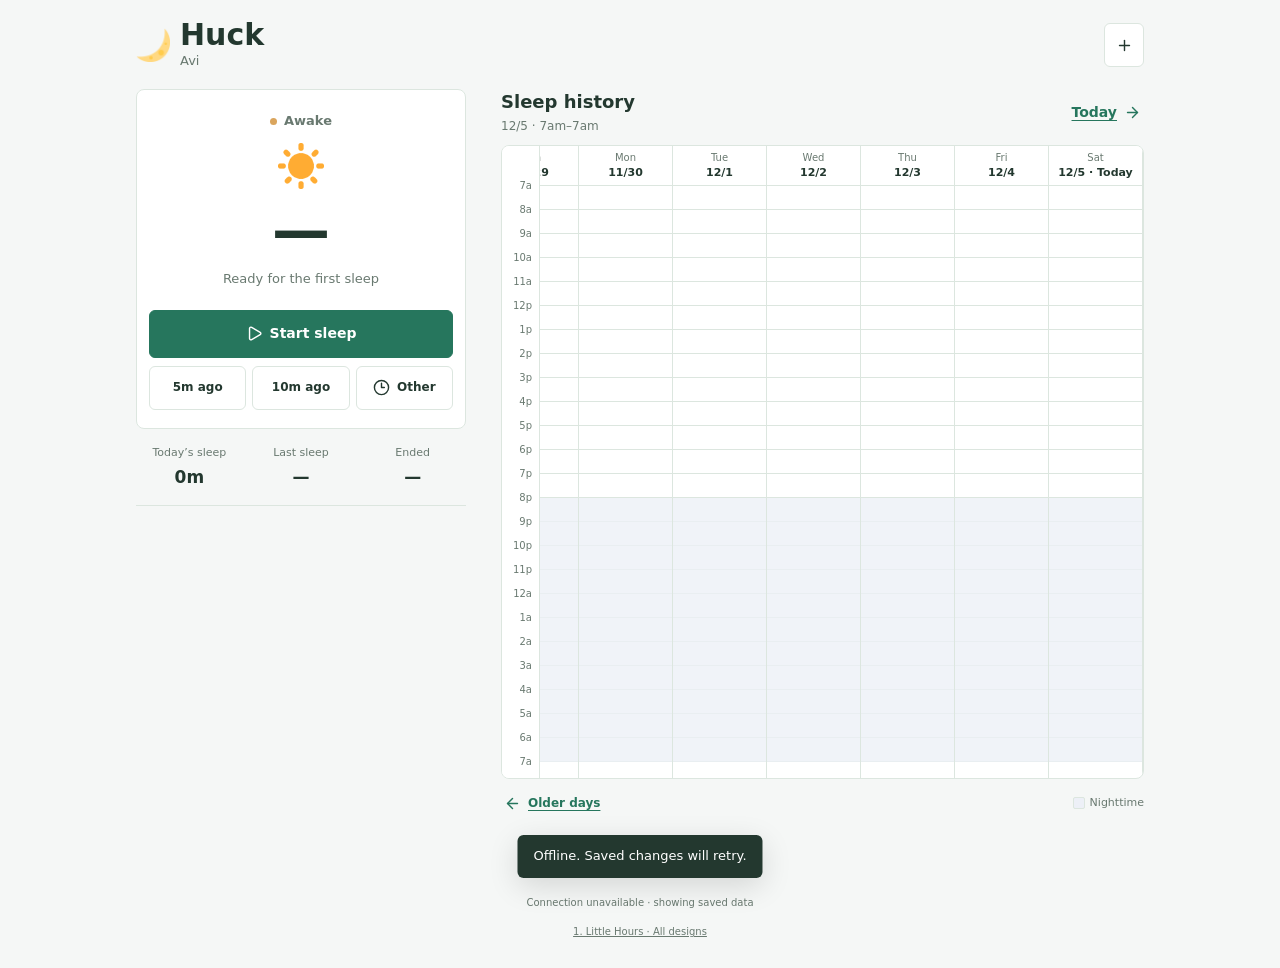
==== staging-1/index.html @ 7de3159d "Build Huck sleep tracker with ten staging designs and shared Sheets backend" ====
<!doctype html><html lang="en"><head><meta charset="utf-8"><meta name="viewport" content="width=device-width,initial-scale=1,viewport-fit=cover"><title>Huck · Little Hours</title><meta name="theme-color" content="#26765d"><meta name="apple-mobile-web-app-capable" content="yes"><link rel="icon" href="../shared/moon.png" type="image/png"><link rel="apple-touch-icon" href="../shared/moon.png"><link rel="manifest" href="manifest.webmanifest"><link rel="stylesheet" href="../shared/styles.css"></head><body data-design="1"><main><header class="topbar"><div class="identity"><img class="brand-icon" src="../shared/moon.png" alt=""><div><h1>Huck</h1><span class="child-name" id="child-name">Avi</span></div></div><button class="top-add" data-add aria-label="Add past sleep" title="Add past sleep"><i data-lucide="plus"></i></button></header><p class="sample-note" id="sample-note" hidden>Sample data · only on this browser · never sent to the Sheet</p><section class="current" aria-label="Current sleep"><div class="timer" id="timer"><div class="readout"><div class="timer-heading"><span class="status-dot"></span><span id="timer-status">Awake</span></div><img id="timer-art" class="timer-art" src="../shared/sun.png" alt=""><div id="elapsed" class="elapsed">—</div><div id="timer-detail" class="timer-detail"></div></div><div id="actions" class="actions"></div></div><div id="summary" class="summary"></div><div id="last-entry"></div></section><section class="history" aria-label="Sleep history"><header class="history-heading"><div><h2>Sleep history</h2><small id="chart-date"></small></div><button class="text-link" data-today>Today <i data-lucide="arrow-right"></i></button></header><div class="chart-shell"><div class="time-axis" id="time-axis" aria-hidden="true"></div><div class="chart-scroll" id="chart-scroll" tabindex="0" aria-label="Sleep timeline; scroll for older days"><div class="chart-days" id="chart-days"></div></div></div><div class="history-tools"><button class="text-link" data-older><i data-lucide="arrow-left"></i> Older days</button><span class="night-key">Nighttime</span></div></section><footer class="footer"><button data-settings><i data-lucide="settings"></i>Settings</button><button data-share><i data-lucide="share-2"></i>Save / Share</button></footer><p class="connection" id="connection" role="status"></p><button id="review" class="review text-link" data-review hidden>Review sync issue</button><a class="stage-link" href="../">1. Little Hours · All designs</a></main><dialog id="modal" aria-labelledby="modal-title"><header class="modal-head"><h2 id="modal-title"></h2><button class="close" data-close aria-label="Close"><i data-lucide="x"></i></button></header><div class="modal-body" id="modal-body"></div><footer class="modal-footer" id="modal-footer"></footer></dialog><div class="toast" id="toast" role="status" hidden></div><script src="../config.js"></script><script src="../shared/lucide.min.js"></script><script src="../shared/core.js"></script><script src="../shared/app.js"></script></body></html>
---- shared/styles.css ----
*{box-sizing:border-box} :root{--bg:#f5f7f6;--paper:#fff;--ink:#23382f;--muted:#697970;--line:#dce6df;--accent:#26765d;--soft:#e1f0e8;--night:#edf0f7;--sleep:#7fbda5;--radius:8px;--font:ui-sans-serif,system-ui,-apple-system,BlinkMacSystemFont,'Segoe UI',sans-serif}
body{margin:0;background:var(--bg);color:var(--ink);font-family:var(--font);font-size:14px;line-height:1.45;letter-spacing:0;padding:env(safe-area-inset-top) 0 env(safe-area-inset-bottom)}
button,input,select{font:inherit;color:inherit}button,a{-webkit-tap-highlight-color:transparent}button{cursor:pointer;min-height:44px;border:1px solid var(--line);border-radius:6px;background:var(--paper);padding:10px 14px;font-weight:650;display:inline-flex;align-items:center;justify-content:center;gap:7px;transition:background .18s,transform .18s}button:hover{background:var(--soft)}button:active{transform:scale(.97)}button:focus-visible,a:focus-visible{outline:3px solid var(--accent);outline-offset:3px}button svg{width:17px;height:17px;flex-shrink:0}[hidden]{display:none!important}a{color:var(--accent)}h1,h2,h3,h4,p{margin:0}h1{font-size:30px;line-height:1}h2{font-size:18px}small,.fine{font-size:12px;color:var(--muted)}.fine{margin-top:10px}main{max-width:720px;margin:auto;padding:20px 16px 28px}.topbar{display:flex;align-items:center;justify-content:space-between;margin-bottom:18px}.identity{display:flex;align-items:center;gap:10px}.brand-icon{width:34px;height:34px;object-fit:contain}.child-name{font-size:13px;color:var(--muted)}.top-add{width:40px;padding:8px}.sample-note{background:#fff0c9;color:#684911;font-size:12px;text-align:center;padding:7px;margin:-5px 0 12px;border-radius:4px}.timer{position:relative;text-align:center;padding:22px 12px 18px;border-radius:var(--radius);background:var(--paper);border:1px solid var(--line);overflow:hidden}.timer-heading{display:flex;align-items:center;justify-content:center;gap:7px;color:var(--muted);font-size:13px;font-weight:650}.status-dot{width:7px;height:7px;border-radius:50%;background:#daa55d}.timer[data-asleep=true] .status-dot{background:var(--accent);animation:breathe 3s infinite}.timer-art{height:46px;width:46px;object-fit:contain;margin:12px 0 0;animation:float 5s ease-in-out infinite}.elapsed{font-size:58px;font-variant-numeric:tabular-nums;line-height:1.2;font-weight:750;margin:2px 0 4px}.timer-detail{color:var(--muted);min-height:24px;font-size:13px}.text-link{display:inline-flex;min-height:32px;padding:0 3px;border:0;background:none;color:var(--accent);font-weight:600;text-decoration:underline;text-underline-offset:3px}.primary{background:var(--accent);color:#fff;border-color:var(--accent)}.primary:hover{background:var(--accent);filter:brightness(.94)}.actions{display:grid;gap:8px;margin:16px auto 0;max-width:360px}.actions>.primary{min-height:48px}.quick-row{display:flex;gap:6px;justify-content:center}.quick-row button{flex:1;font-size:12px;padding:8px 7px;background:transparent}.summary{display:flex;justify-content:space-around;gap:5px;border-bottom:1px solid var(--line);padding:16px 0}.summary>span{display:grid;text-align:center;gap:4px;flex:1}.summary strong{font-size:17px;font-variant-numeric:tabular-nums}.summary small{font-size:11px}.last-sleep{display:flex;justify-content:space-between;gap:8px;width:100%;border:0;border-bottom:1px solid var(--line);border-radius:0;text-align:left;background:transparent;font-size:12px;padding:12px 0}.last-sleep>span{display:flex;align-items:center;gap:6px;flex-wrap:wrap}.last-sleep b{font-weight:650}.last-sleep small{border:1px dashed var(--muted);padding:1px 4px}.history{margin-top:25px}.history-heading{display:flex;justify-content:space-between;align-items:center;gap:8px;margin-bottom:10px}.history-heading>div{display:grid;gap:3px}.chart-shell{display:flex;position:relative;background:var(--paper);border:1px solid var(--line);border-radius:var(--radius);overflow:hidden}.time-axis{width:38px;flex:0 0 38px;position:relative;height:632px;background:var(--paper);z-index:2;border-right:1px solid var(--line)}.time-axis>span{position:absolute;right:7px;font-size:10px;line-height:1;transform:translateY(-50%);color:var(--muted)}.chart-scroll{overflow-x:auto;overscroll-behavior-x:contain;scrollbar-width:thin;flex:1;min-width:0}.chart-days{display:flex}.day-column{width:94px;flex:0 0 94px;border-right:1px solid var(--line)}.day-column>header{height:40px;display:grid;align-content:center;text-align:center;font-size:10px;color:var(--muted);line-height:1.4;background:var(--paper);border-bottom:1px solid var(--line)}.day-column>header strong{font-size:11px;color:var(--ink)}.day-track{position:relative;height:592px;background:repeating-linear-gradient(to bottom,transparent 0,transparent 23px,var(--line) 23px,var(--line) 24px)}.night-zone{position:absolute;left:0;right:0;background:var(--night);opacity:.8;pointer-events:none}.sleep-block{position:absolute;left:8px;right:8px;width:calc(100% - 16px);min-height:0;padding:0 3px;background:var(--sleep);border:1px solid color-mix(in srgb,var(--accent) 30%,transparent);color:var(--ink);border-radius:4px;font-size:11px;font-weight:700;overflow:hidden;display:flex;flex-direction:column;gap:0;line-height:1.1}.sleep-block:hover{background:var(--soft)}.sleep-block small{font-size:8px;color:inherit}.sleep-block.auto-ended{border-style:dashed}.sleep-block.running{outline:2px solid var(--accent);outline-offset:1px}.history-tools{display:flex;justify-content:space-between;align-items:center;margin-top:8px}.history-tools button{font-size:12px}.night-key{font-size:11px;color:var(--muted);display:flex;gap:5px;align-items:center}.night-key:before{content:'';width:10px;height:10px;background:var(--night);border:1px solid var(--line);border-radius:2px}.footer{display:flex;justify-content:center;gap:22px;margin-top:25px}.footer button{border:0;background:transparent;font-size:12px;color:var(--muted);padding:8px 0}.connection{font-size:10px;text-align:center;color:var(--muted);margin-top:8px;min-height:15px}.review{display:block;margin:8px auto;font-size:12px}.stage-link{display:block;text-align:center;font-size:10px;color:var(--muted);margin-top:14px}.toast{position:fixed;bottom:22px;left:50%;transform:translateX(-50%);max-width:calc(100% - 30px);width:max-content;background:var(--ink);color:var(--paper);border-radius:6px;padding:12px 16px;z-index:20;font-size:13px;box-shadow:0 8px 30px #0002}dialog{width:min(440px,calc(100% - 28px));max-height:85dvh;padding:0;border:1px solid var(--line);border-radius:8px;background:var(--paper);color:var(--ink);box-shadow:0 18px 80px #0003;animation:enter .2s ease-out}dialog::backdrop{background:#15271f70;backdrop-filter:blur(3px)}.modal-head{position:sticky;top:0;background:var(--paper);display:flex;align-items:center;justify-content:space-between;padding:16px 18px;border-bottom:1px solid var(--line);z-index:2}.close{border:0;background:none;padding:8px;width:40px}.close svg{transition:transform .3s}.close:hover svg{transform:rotate(90deg)}.modal-body{padding:18px;display:grid;gap:16px}.modal-footer{padding:14px 18px;display:flex;gap:12px;align-items:center;position:sticky;bottom:0;background:var(--paper);border-top:1px solid var(--line)}.modal-footer .primary{flex:1}label{display:grid;gap:6px;font-size:12px;font-weight:650}input,select{width:100%;min-width:0;min-height:44px;background:var(--bg);border:1px solid var(--line);border-radius:5px;padding:10px;font-size:15px}input[type=checkbox]{appearance:none;width:40px;height:24px;min-height:24px;border-radius:20px;background:var(--line);padding:2px;cursor:pointer;position:relative}input[type=checkbox]:after{content:'';display:block;width:18px;height:18px;border-radius:50%;background:var(--paper);transition:transform .2s}input[type=checkbox]:checked{background:var(--accent)}input[type=checkbox]:checked:after{transform:translateX(15px)}.toggle{display:flex;justify-content:space-between;align-items:center}.field-grid{display:grid;grid-template-columns:1fr 1fr;gap:12px;margin-top:14px}summary{cursor:pointer;font-weight:650;min-height:40px;padding:8px 0}details{border-top:1px solid var(--line);padding-top:6px}.child-row{display:flex;justify-content:space-between;align-items:center;border-bottom:1px solid var(--line);padding:5px 0}fieldset{border:0;padding:0;margin:0}legend{font-weight:650;font-size:12px;margin-bottom:10px}.swatches{display:flex;gap:12px}.swatch{height:42px;width:42px;padding:5px;border-radius:50%}.swatch span{width:28px;height:28px;border-radius:50%;background:#26765d}.swatch[data-theme=night] span{background:#202a39}.swatch[data-theme=berry] span{background:#a34864}.swatch[data-theme=mint] span{background:#45888a}.swatch.chosen{outline:2px solid var(--accent);outline-offset:2px}.danger{color:#b33246}.callout{background:var(--soft);padding:10px;border-radius:4px;font-size:12px}.install-heading{display:flex;align-items:center;gap:12px}hr{border:0;border-top:1px solid var(--line);width:100%}.reduce-motion *{animation:none!important;transition:none!important;scroll-behavior:auto!important}
body[data-theme=night]{--bg:#151a22;--paper:#202630;--ink:#edf3f2;--muted:#a5b5b2;--line:#3b4653;--accent:#83bcb7;--soft:#334c4d;--night:#111721;--sleep:#3d6b69}body[data-theme=night] .primary{color:#12262a}body[data-theme=berry]{--bg:#fbf5f7;--paper:#fffafd;--ink:#472b3a;--muted:#8b6b7c;--line:#ecdbe3;--accent:#a34864;--soft:#f6e0e8;--night:#eee6f0;--sleep:#e8a8bb}body[data-theme=mint]{--bg:#eff7f6;--paper:#fcffff;--ink:#244543;--muted:#688680;--line:#cfe4df;--accent:#327f7b;--soft:#d7eeeb;--night:#e2e8f2;--sleep:#94ccc2}
body[data-design="2"]{--bg:#f3f1fc;--ink:#32294c;--accent:#6d5998;--soft:#eae4f6;--sleep:#c8b9e4;--night:#e5e2f0}body[data-design="2"] .timer{border:0;border-bottom:3px solid var(--accent);padding-top:14px;background:transparent}body[data-design="2"] .timer-art{width:70px;height:70px}body[data-design="2"] .elapsed{font-family:Georgia,serif;font-size:66px}body[data-design="2"] .summary{background:var(--paper);border:0;margin-top:12px;padding:12px;border-radius:8px}body[data-design="2"] h1{font-family:Georgia,serif}
body[data-design="3"]{--bg:#fff;--ink:#151a1a;--accent:#232f31;--soft:#eef1ef;--sleep:#a9c3b9;--night:#f0f1f4}body[data-design="3"] main{max-width:800px}body[data-design="3"] .timer{text-align:left;border:0;border-top:2px solid var(--ink);border-bottom:2px solid var(--ink);border-radius:0;padding-left:0;padding-right:0}body[data-design="3"] .timer-heading{justify-content:flex-start}body[data-design="3"] .timer-art{position:absolute;right:10px;top:4px;width:60px;height:60px}body[data-design="3"] .elapsed{font-size:64px;font-weight:400}body[data-design="3"] .actions{max-width:none}body[data-design="3"] .summary{border-bottom:2px solid var(--ink)}body[data-design="3"] h1{font-weight:450}
body[data-design="4"]{--bg:#f3f7fb;--paper:#fff;--ink:#1e354b;--accent:#367d9b;--soft:#dfeef3;--sleep:#91c4d5;--night:#e2e8f1}body[data-design="4"] .timer{border:0;background:var(--soft);padding-top:18px}body[data-design="4"] .timer-art{width:62px;height:62px}body[data-design="4"] .elapsed{font-size:62px}body[data-design="4"] .summary{border:0;gap:8px}body[data-design="4"] .summary>span{padding:12px 4px;background:var(--paper);border-radius:8px}body[data-design="4"] .sleep-block{border-radius:0;border-left:4px solid var(--accent)}
body[data-design="5"]{--bg:#fcf9ef;--ink:#303c34;--accent:#58744c;--soft:#ecf1dc;--sleep:#b3c886;--night:#e5e9ed;--font:Georgia,serif}body[data-design="5"] main{background-image:repeating-linear-gradient(transparent 0,transparent 27px,#58744c0b 27px,#58744c0b 28px)}body[data-design="5"] .timer{border:1px dashed var(--accent);box-shadow:4px 4px 0 var(--soft)}body[data-design="5"] .elapsed{font-size:60px;font-style:italic}body[data-design="5"] .primary{border-radius:0}body[data-design="5"] .summary strong{font-family:var(--font);font-size:21px}
body[data-design="6"]{--bg:#fff4ef;--ink:#492d37;--accent:#b44867;--soft:#f8dce3;--sleep:#e9a1b5;--night:#eee2e9}body[data-design="6"] .timer{border:2px solid var(--ink);box-shadow:5px 5px 0 var(--soft)}body[data-design="6"] .timer-art{position:absolute;right:15px;top:9px;transform:rotate(12deg)}body[data-design="6"] .elapsed{font-size:65px;font-weight:900}body[data-design="6"] .primary{border:2px solid var(--ink);box-shadow:2px 2px 0 var(--ink)}body[data-design="6"] .chart-shell{border:2px solid var(--ink)}body[data-design="6"] .topbar h1{font-size:38px}
body[data-design="7"]{--bg:#111b22;--paper:#1b2b33;--ink:#e3f0e9;--muted:#9cb6b1;--line:#344b53;--accent:#8cc8a5;--soft:#2a4542;--sleep:#466e60;--night:#111b25;--font:ui-monospace,SFMono-Regular,monospace}body[data-design="7"] .primary{color:#142b25}body[data-design="7"] .timer{border:0;border-left:3px solid var(--accent);border-radius:0;text-align:left;padding-left:16px}body[data-design="7"] .timer-heading{justify-content:flex-start}body[data-design="7"] .timer-art{position:absolute;right:14px;top:8px;width:40px;height:40px}body[data-design="7"] .elapsed{font-size:53px;font-weight:450}body[data-design="7"] .summary{border-top:1px solid var(--line);margin-top:12px}body[data-design="7"] .actions{max-width:none}body[data-design="7"] h1{text-transform:lowercase}
body[data-design="8"]{--bg:#f9f3fa;--ink:#472e51;--accent:#84548a;--soft:#efdef2;--sleep:#cea4d0;--night:#e5e2f1}body[data-design="8"] .timer{border:0;background:transparent}body[data-design="8"] .readout{border:9px solid var(--soft);border-top-color:var(--accent);border-radius:50%;width:210px;height:210px;margin:0 auto 15px;display:flex;flex-direction:column;justify-content:center;align-items:center}body[data-design="8"] .timer-art{width:38px;height:38px;margin:0}body[data-design="8"] .elapsed{font-size:43px}body[data-design="8"] .timer-heading{font-size:12px}body[data-design="8"] .timer-detail{font-size:12px}body[data-design="8"] .summary{border-top:1px solid var(--line)}
body[data-design="9"]{--bg:#f5f5f1;--ink:#2d3434;--accent:#486f72;--soft:#dfe9e8;--sleep:#9dbbbd;--night:#e4e5ed}body[data-design="9"] .timer{border-radius:0;display:grid;grid-template-columns:1fr 1fr;text-align:left;gap:12px;padding:18px 12px}.timer .readout{min-width:0}body[data-design="9"] .timer-heading{justify-content:flex-start}body[data-design="9"] .elapsed{font-size:42px}body[data-design="9"] .timer-art{width:32px;height:32px}body[data-design="9"] .actions{margin:0;align-content:center;width:100%}body[data-design="9"] .quick-row{flex-wrap:wrap}body[data-design="9"] .quick-row button{flex:1 0 45%}body[data-design="9"] .summary{padding:12px 0}body[data-design="9"] .history{margin-top:16px}body[data-design="9"] .last-sleep{font-size:11px}
body[data-design="10"]{--bg:#f7f9fb;--ink:#283b47;--accent:#596cc1;--soft:#e8ebfa;--sleep:#aebbea;--night:#e1e6f1}body[data-design="10"] .timer{border:0;border-radius:0;display:flex;flex-direction:column;background:transparent;padding:12px 0}body[data-design="10"] .readout{border-left:4px solid var(--accent);padding:0 18px;text-align:left;width:100%;position:relative}body[data-design="10"] .timer-heading{justify-content:flex-start}body[data-design="10"] .timer-art{position:absolute;right:8px;top:5px;width:60px;height:60px}body[data-design="10"] .elapsed{font-size:58px}body[data-design="10"] .actions{width:100%;max-width:none}body[data-design="10"] .summary{border:0;background:var(--paper);padding:15px 8px;margin-top:8px;border-radius:8px}body[data-design="10"] .history-heading{border-top:2px solid var(--accent);padding-top:15px}
body[data-theme=night]{--bg:#151a22;--paper:#202630;--ink:#edf3f2;--muted:#a5b5b2;--line:#3b4653;--accent:#83bcb7;--soft:#334c4d;--night:#111721;--sleep:#3d6b69}body[data-theme=berry]{--bg:#fbf5f7;--paper:#fffafd;--ink:#472b3a;--muted:#8b6b7c;--line:#ecdbe3;--accent:#a34864;--soft:#f6e0e8;--night:#eee6f0;--sleep:#e8a8bb}body[data-theme=mint]{--bg:#eff7f6;--paper:#fcffff;--ink:#244543;--muted:#688680;--line:#cfe4df;--accent:#327f7b;--soft:#d7eeeb;--night:#e2e8f2;--sleep:#94ccc2}
body[data-theme=berry] .primary,body[data-theme=mint] .primary{color:#fff}
@keyframes breathe{50%{opacity:.4}}@keyframes float{50%{transform:translateY(-4px) rotate(5deg)}}@keyframes enter{from{opacity:0;transform:translateY(10px) scale(.98)}to{opacity:1;transform:none}}@media(prefers-reduced-motion:reduce){*{animation:none!important;transition:none!important}}@media(min-width:850px){main{max-width:1040px;display:grid;grid-template-columns:330px minmax(0,1fr);gap:0 35px;align-items:start}.topbar,.sample-note{grid-column:1/-1}.current{position:sticky;top:20px}.history{margin-top:0}.footer,.connection,.stage-link,.review{grid-column:1/-1}.elapsed{font-size:58px}}@media(max-width:350px){main{padding:14px 10px}.elapsed{font-size:50px}.quick-row button{font-size:11px;padding:8px 5px}body[data-design="9"] .timer{grid-template-columns:1fr;text-align:center}body[data-design="9"] .timer-heading{justify-content:center}body[data-design="9"] .actions{max-width:100%}}
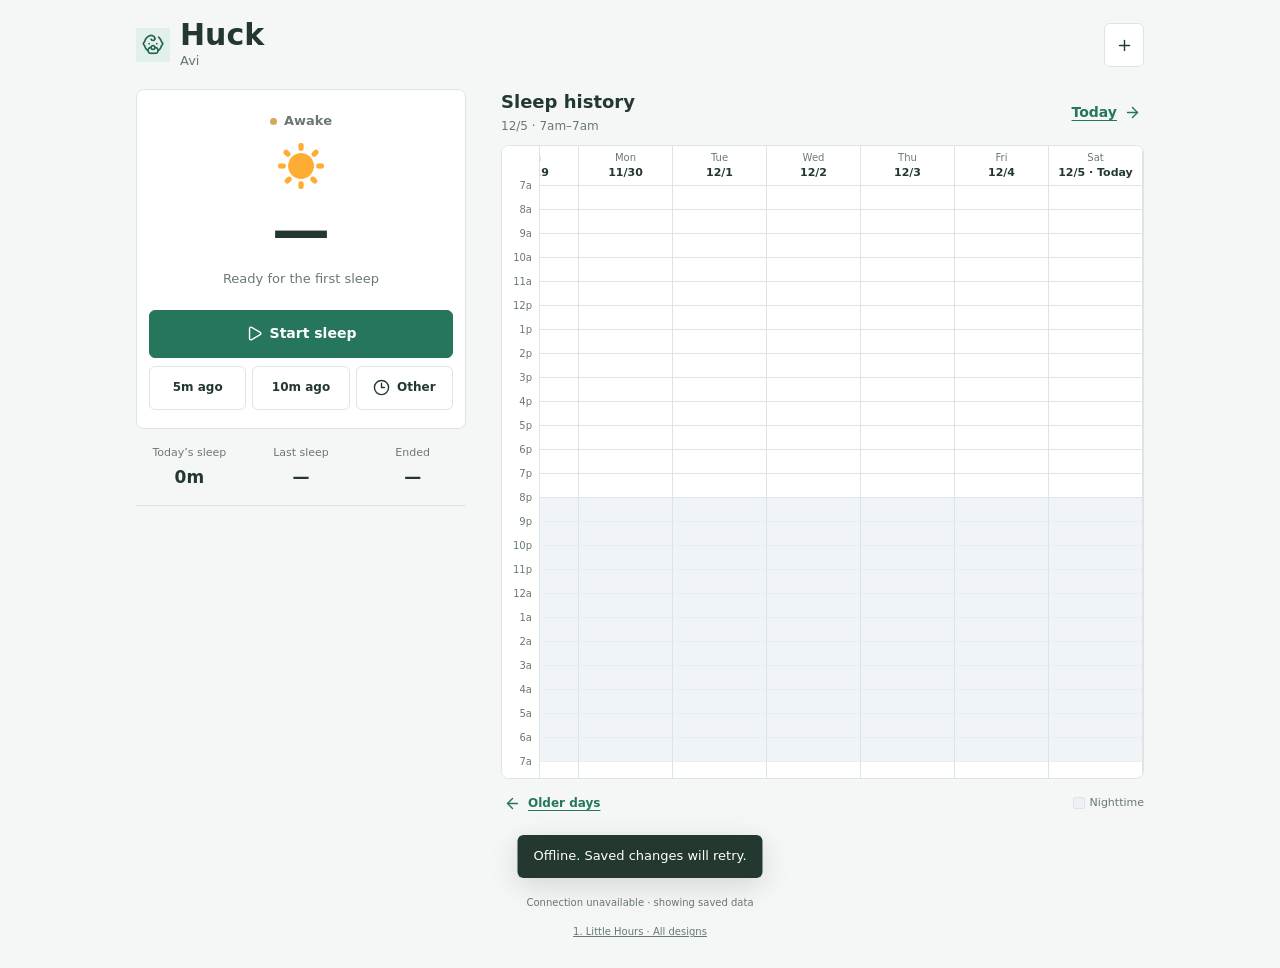
==== commit b676417a: "Add pacifier app icons and simplify phone sleep-time editing" ====
--- a/staging-1/index.html
+++ b/staging-1/index.html
@@ -1 +1 @@
-<!doctype html><html lang="en"><head><meta charset="utf-8"><meta name="viewport" content="width=device-width,initial-scale=1,viewport-fit=cover"><title>Huck · Little Hours</title><meta name="theme-color" content="#26765d"><meta name="apple-mobile-web-app-capable" content="yes"><link rel="icon" href="../shared/moon.png" type="image/png"><link rel="apple-touch-icon" href="../shared/moon.png"><link rel="manifest" href="manifest.webmanifest"><link rel="stylesheet" href="../shared/styles.css"></head><body data-design="1"><main><header class="topbar"><div class="identity"><img class="brand-icon" src="../shared/moon.png" alt=""><div><h1>Huck</h1><span class="child-name" id="child-name">Avi</span></div></div><button class="top-add" data-add aria-label="Add past sleep" title="Add past sleep"><i data-lucide="plus"></i></button></header><p class="sample-note" id="sample-note" hidden>Sample data · only on this browser · never sent to the Sheet</p><section class="current" aria-label="Current sleep"><div class="timer" id="timer"><div class="readout"><div class="timer-heading"><span class="status-dot"></span><span id="timer-status">Awake</span></div><img id="timer-art" class="timer-art" src="../shared/sun.png" alt=""><div id="elapsed" class="elapsed">—</div><div id="timer-detail" class="timer-detail"></div></div><div id="actions" class="actions"></div></div><div id="summary" class="summary"></div><div id="last-entry"></div></section><section class="history" aria-label="Sleep history"><header class="history-heading"><div><h2>Sleep history</h2><small id="chart-date"></small></div><button class="text-link" data-today>Today <i data-lucide="arrow-right"></i></button></header><div class="chart-shell"><div class="time-axis" id="time-axis" aria-hidden="true"></div><div class="chart-scroll" id="chart-scroll" tabindex="0" aria-label="Sleep timeline; scroll for older days"><div class="chart-days" id="chart-days"></div></div></div><div class="history-tools"><button class="text-link" data-older><i data-lucide="arrow-left"></i> Older days</button><span class="night-key">Nighttime</span></div></section><footer class="footer"><button data-settings><i data-lucide="settings"></i>Settings</button><button data-share><i data-lucide="share-2"></i>Save / Share</button></footer><p class="connection" id="connection" role="status"></p><button id="review" class="review text-link" data-review hidden>Review sync issue</button><a class="stage-link" href="../">1. Little Hours · All designs</a></main><dialog id="modal" aria-labelledby="modal-title"><header class="modal-head"><h2 id="modal-title"></h2><button class="close" data-close aria-label="Close"><i data-lucide="x"></i></button></header><div class="modal-body" id="modal-body"></div><footer class="modal-footer" id="modal-footer"></footer></dialog><div class="toast" id="toast" role="status" hidden></div><script src="../config.js"></script><script src="../shared/lucide.min.js"></script><script src="../shared/core.js"></script><script src="../shared/app.js"></script></body></html>+<!doctype html><html lang="en"><head><meta charset="utf-8"><meta name="viewport" content="width=device-width,initial-scale=1,viewport-fit=cover"><title>Huck · Little Hours</title><meta name="theme-color" content="#26765d"><meta name="apple-mobile-web-app-capable" content="yes"><link rel="icon" href="../shared/favicon.png?v=20261030-pacifier" type="image/png"><link rel="apple-touch-icon" href="../shared/apple-touch-icon.png?v=20261030-pacifier"><link rel="manifest" href="manifest.webmanifest?v=20261030-pacifier"><link rel="stylesheet" href="../shared/styles.css?v=20261030-time-editor"></head><body data-design="1"><main><header class="topbar"><div class="identity"><img class="brand-icon" src="../shared/app-icon.png?v=20261030-pacifier" alt=""><div><h1>Huck</h1><span class="child-name" id="child-name">Avi</span></div></div><button class="top-add" data-add aria-label="Add past sleep" title="Add past sleep"><i data-lucide="plus"></i></button></header><p class="sample-note" id="sample-note" hidden>Sample data · only on this browser · never sent to the Sheet</p><section class="current" aria-label="Current sleep"><div class="timer" id="timer"><div class="readout"><div class="timer-heading"><span class="status-dot"></span><span id="timer-status">Awake</span></div><img id="timer-art" class="timer-art" src="../shared/sun.png" alt=""><div id="elapsed" class="elapsed">—</div><div id="timer-detail" class="timer-detail"></div></div><div id="actions" class="actions"></div></div><div id="summary" class="summary"></div><div id="last-entry"></div></section><section class="history" aria-label="Sleep history"><header class="history-heading"><div><h2>Sleep history</h2><small id="chart-date"></small></div><button class="text-link" data-today>Today <i data-lucide="arrow-right"></i></button></header><div class="chart-shell"><div class="time-axis" id="time-axis" aria-hidden="true"></div><div class="chart-scroll" id="chart-scroll" tabindex="0" aria-label="Sleep timeline; scroll for older days"><div class="chart-days" id="chart-days"></div></div></div><div class="history-tools"><button class="text-link" data-older><i data-lucide="arrow-left"></i> Older days</button><span class="night-key">Nighttime</span></div></section><footer class="footer"><button data-settings><i data-lucide="settings"></i>Settings</button><button data-share><i data-lucide="share-2"></i>Save / Share</button></footer><p class="connection" id="connection" role="status"></p><button id="review" class="review text-link" data-review hidden>Review sync issue</button><a class="stage-link" href="../">1. Little Hours · All designs</a></main><dialog id="modal" aria-labelledby="modal-title"><header class="modal-head"><h2 id="modal-title"></h2><button class="close" data-close aria-label="Close"><i data-lucide="x"></i></button></header><div class="modal-body" id="modal-body"></div><footer class="modal-footer" id="modal-footer"></footer></dialog><div class="toast" id="toast" role="status" hidden></div><script src="../config.js"></script><script src="../shared/lucide.min.js"></script><script src="../shared/core.js"></script><script src="../shared/app.js?v=20261030-time-editor"></script></body></html>
--- a/shared/styles.css
+++ b/shared/styles.css
@@ -12,5 +12,18 @@
 body[data-design="9"]{--bg:#f5f5f1;--ink:#2d3434;--accent:#486f72;--soft:#dfe9e8;--sleep:#9dbbbd;--night:#e4e5ed}body[data-design="9"] .timer{border-radius:0;display:grid;grid-template-columns:1fr 1fr;text-align:left;gap:12px;padding:18px 12px}.timer .readout{min-width:0}body[data-design="9"] .timer-heading{justify-content:flex-start}body[data-design="9"] .elapsed{font-size:42px}body[data-design="9"] .timer-art{width:32px;height:32px}body[data-design="9"] .actions{margin:0;align-content:center;width:100%}body[data-design="9"] .quick-row{flex-wrap:wrap}body[data-design="9"] .quick-row button{flex:1 0 45%}body[data-design="9"] .summary{padding:12px 0}body[data-design="9"] .history{margin-top:16px}body[data-design="9"] .last-sleep{font-size:11px}
 body[data-design="10"]{--bg:#f7f9fb;--ink:#283b47;--accent:#596cc1;--soft:#e8ebfa;--sleep:#aebbea;--night:#e1e6f1}body[data-design="10"] .timer{border:0;border-radius:0;display:flex;flex-direction:column;background:transparent;padding:12px 0}body[data-design="10"] .readout{border-left:4px solid var(--accent);padding:0 18px;text-align:left;width:100%;position:relative}body[data-design="10"] .timer-heading{justify-content:flex-start}body[data-design="10"] .timer-art{position:absolute;right:8px;top:5px;width:60px;height:60px}body[data-design="10"] .elapsed{font-size:58px}body[data-design="10"] .actions{width:100%;max-width:none}body[data-design="10"] .summary{border:0;background:var(--paper);padding:15px 8px;margin-top:8px;border-radius:8px}body[data-design="10"] .history-heading{border-top:2px solid var(--accent);padding-top:15px}
 body[data-theme=night]{--bg:#151a22;--paper:#202630;--ink:#edf3f2;--muted:#a5b5b2;--line:#3b4653;--accent:#83bcb7;--soft:#334c4d;--night:#111721;--sleep:#3d6b69}body[data-theme=berry]{--bg:#fbf5f7;--paper:#fffafd;--ink:#472b3a;--muted:#8b6b7c;--line:#ecdbe3;--accent:#a34864;--soft:#f6e0e8;--night:#eee6f0;--sleep:#e8a8bb}body[data-theme=mint]{--bg:#eff7f6;--paper:#fcffff;--ink:#244543;--muted:#688680;--line:#cfe4df;--accent:#327f7b;--soft:#d7eeeb;--night:#e2e8f2;--sleep:#94ccc2}
+.sr-only{position:absolute;width:1px;height:1px;padding:0;margin:-1px;overflow:hidden;clip:rect(0,0,0,0);white-space:nowrap;border:0}
+.time-field{padding:0 0 17px;border-bottom:1px solid var(--line)}
+.time-field legend{font-size:13px;color:var(--muted);margin-bottom:10px}
+.time-inputs{display:grid;grid-template-columns:minmax(0,1fr) minmax(0,1fr);gap:10px}
+.time-inputs input,.time-inputs select,.custom-date input{font-size:16px;min-height:50px;max-width:100%;cursor:pointer}
+.time-shortcuts{display:grid;grid-template-columns:repeat(4,minmax(0,1fr));gap:5px;margin-top:10px}
+.time-shortcuts button{min-width:0;min-height:44px;font-size:12px;padding:7px 2px;gap:2px;background:transparent;font-weight:600}
+.time-shortcuts svg{width:13px;height:13px}
+.custom-date{margin-top:10px}
+body[data-theme=night] input,body[data-theme=night] select,body[data-design="7"][data-theme=original] input,body[data-design="7"][data-theme=original] select{color-scheme:dark}
+.time-preview{font-size:14px;font-weight:650;text-align:center;color:var(--accent);min-height:21px}
+.time-preview.time-invalid{color:#ba3c51}
+button:disabled{opacity:.45;cursor:not-allowed;transform:none}
 body[data-theme=berry] .primary,body[data-theme=mint] .primary{color:#fff}
 @keyframes breathe{50%{opacity:.4}}@keyframes float{50%{transform:translateY(-4px) rotate(5deg)}}@keyframes enter{from{opacity:0;transform:translateY(10px) scale(.98)}to{opacity:1;transform:none}}@media(prefers-reduced-motion:reduce){*{animation:none!important;transition:none!important}}@media(min-width:850px){main{max-width:1040px;display:grid;grid-template-columns:330px minmax(0,1fr);gap:0 35px;align-items:start}.topbar,.sample-note{grid-column:1/-1}.current{position:sticky;top:20px}.history{margin-top:0}.footer,.connection,.stage-link,.review{grid-column:1/-1}.elapsed{font-size:58px}}@media(max-width:350px){main{padding:14px 10px}.elapsed{font-size:50px}.quick-row button{font-size:11px;padding:8px 5px}body[data-design="9"] .timer{grid-template-columns:1fr;text-align:center}body[data-design="9"] .timer-heading{justify-content:center}body[data-design="9"] .actions{max-width:100%}}
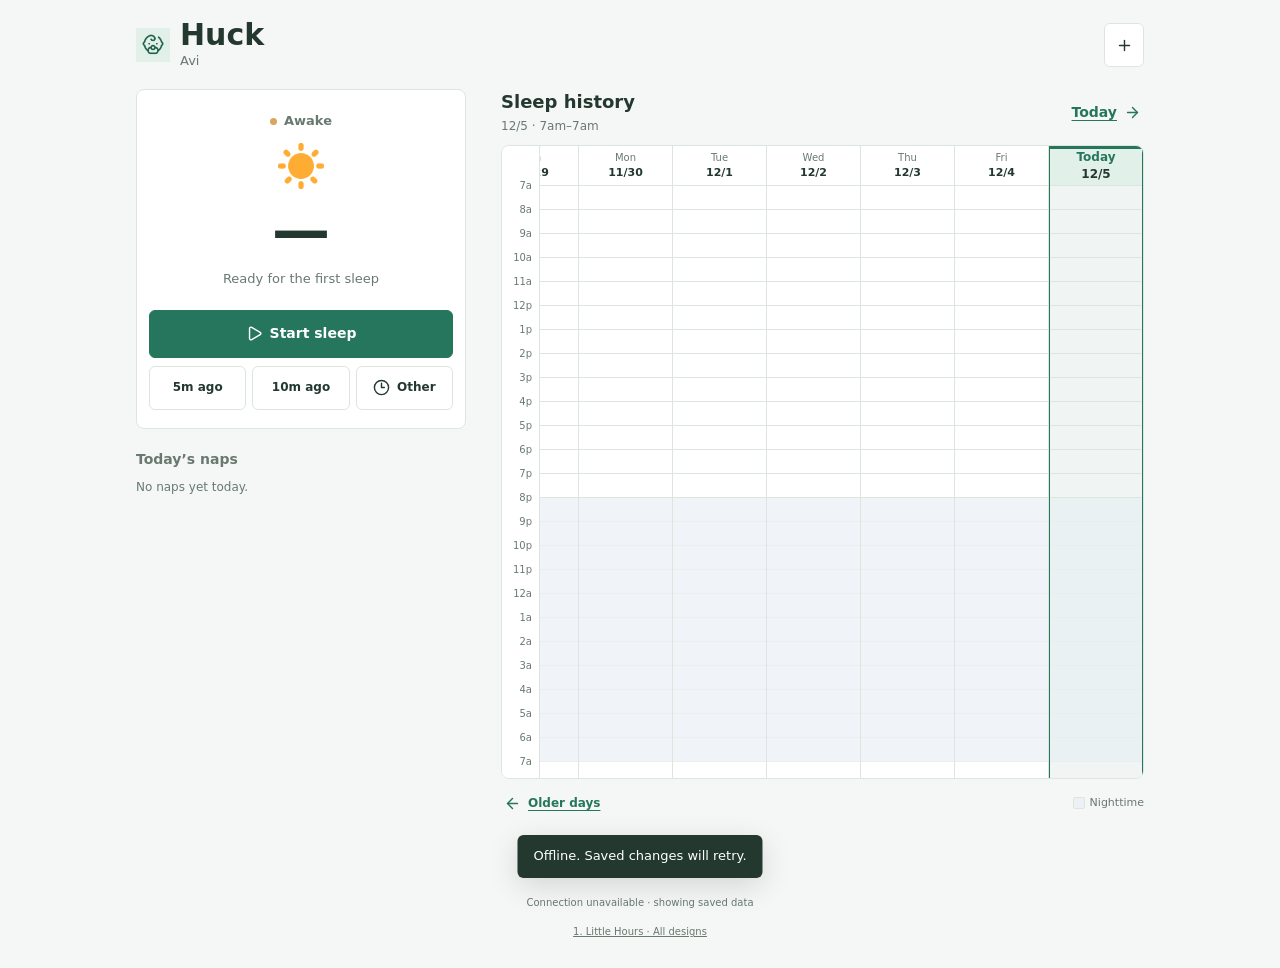
==== commit a26d866d: "Emphasize today and simplify sleep summary into nap list" ====
--- a/staging-1/index.html
+++ b/staging-1/index.html
@@ -1 +1 @@
-<!doctype html><html lang="en"><head><meta charset="utf-8"><meta name="viewport" content="width=device-width,initial-scale=1,viewport-fit=cover"><title>Huck · Little Hours</title><meta name="theme-color" content="#26765d"><meta name="apple-mobile-web-app-capable" content="yes"><link rel="icon" href="../shared/favicon.png?v=20261030-pacifier" type="image/png"><link rel="apple-touch-icon" href="../shared/apple-touch-icon.png?v=20261030-pacifier"><link rel="manifest" href="manifest.webmanifest?v=20261030-pacifier"><link rel="stylesheet" href="../shared/styles.css?v=20261030-time-editor"></head><body data-design="1"><main><header class="topbar"><div class="identity"><img class="brand-icon" src="../shared/app-icon.png?v=20261030-pacifier" alt=""><div><h1>Huck</h1><span class="child-name" id="child-name">Avi</span></div></div><button class="top-add" data-add aria-label="Add past sleep" title="Add past sleep"><i data-lucide="plus"></i></button></header><p class="sample-note" id="sample-note" hidden>Sample data · only on this browser · never sent to the Sheet</p><section class="current" aria-label="Current sleep"><div class="timer" id="timer"><div class="readout"><div class="timer-heading"><span class="status-dot"></span><span id="timer-status">Awake</span></div><img id="timer-art" class="timer-art" src="../shared/sun.png" alt=""><div id="elapsed" class="elapsed">—</div><div id="timer-detail" class="timer-detail"></div></div><div id="actions" class="actions"></div></div><div id="summary" class="summary"></div><div id="last-entry"></div></section><section class="history" aria-label="Sleep history"><header class="history-heading"><div><h2>Sleep history</h2><small id="chart-date"></small></div><button class="text-link" data-today>Today <i data-lucide="arrow-right"></i></button></header><div class="chart-shell"><div class="time-axis" id="time-axis" aria-hidden="true"></div><div class="chart-scroll" id="chart-scroll" tabindex="0" aria-label="Sleep timeline; scroll for older days"><div class="chart-days" id="chart-days"></div></div></div><div class="history-tools"><button class="text-link" data-older><i data-lucide="arrow-left"></i> Older days</button><span class="night-key">Nighttime</span></div></section><footer class="footer"><button data-settings><i data-lucide="settings"></i>Settings</button><button data-share><i data-lucide="share-2"></i>Save / Share</button></footer><p class="connection" id="connection" role="status"></p><button id="review" class="review text-link" data-review hidden>Review sync issue</button><a class="stage-link" href="../">1. Little Hours · All designs</a></main><dialog id="modal" aria-labelledby="modal-title"><header class="modal-head"><h2 id="modal-title"></h2><button class="close" data-close aria-label="Close"><i data-lucide="x"></i></button></header><div class="modal-body" id="modal-body"></div><footer class="modal-footer" id="modal-footer"></footer></dialog><div class="toast" id="toast" role="status" hidden></div><script src="../config.js"></script><script src="../shared/lucide.min.js"></script><script src="../shared/core.js"></script><script src="../shared/app.js?v=20261030-time-editor"></script></body></html>+<!doctype html><html lang="en"><head><meta charset="utf-8"><meta name="viewport" content="width=device-width,initial-scale=1,viewport-fit=cover"><title>Huck · Little Hours</title><meta name="theme-color" content="#26765d"><meta name="apple-mobile-web-app-capable" content="yes"><link rel="icon" href="../shared/favicon.png?v=20261030-pacifier" type="image/png"><link rel="apple-touch-icon" href="../shared/apple-touch-icon.png?v=20261030-pacifier"><link rel="manifest" href="manifest.webmanifest?v=20261030-pacifier"><link rel="stylesheet" href="../shared/styles.css?v=20261030-today-naps"></head><body data-design="1"><main><header class="topbar"><div class="identity"><img class="brand-icon" src="../shared/app-icon.png?v=20261030-pacifier" alt=""><div><h1>Huck</h1><span class="child-name" id="child-name">Avi</span></div></div><button class="top-add" data-add aria-label="Add past sleep" title="Add past sleep"><i data-lucide="plus"></i></button></header><p class="sample-note" id="sample-note" hidden>Sample data · only on this browser · never sent to the Sheet</p><section class="current" aria-label="Current sleep"><div class="timer" id="timer"><div class="readout"><div class="timer-heading"><span class="status-dot"></span><span id="timer-status">Awake</span></div><img id="timer-art" class="timer-art" src="../shared/sun.png" alt=""><div id="elapsed" class="elapsed">—</div><div id="timer-detail" class="timer-detail"></div></div><div id="actions" class="actions"></div></div><section id="today-naps" class="today-naps" aria-label="Today’s naps"></section></section><section class="history" aria-label="Sleep history"><header class="history-heading"><div><h2>Sleep history</h2><small id="chart-date"></small></div><button class="text-link" data-today>Today <i data-lucide="arrow-right"></i></button></header><div class="chart-shell"><div class="time-axis" id="time-axis" aria-hidden="true"></div><div class="chart-scroll" id="chart-scroll" tabindex="0" aria-label="Sleep timeline; scroll for older days"><div class="chart-days" id="chart-days"></div></div></div><div class="history-tools"><button class="text-link" data-older><i data-lucide="arrow-left"></i> Older days</button><span class="night-key">Nighttime</span></div></section><footer class="footer"><button data-settings><i data-lucide="settings"></i>Settings</button><button data-share><i data-lucide="share-2"></i>Save / Share</button></footer><p class="connection" id="connection" role="status"></p><button id="review" class="review text-link" data-review hidden>Review sync issue</button><a class="stage-link" href="../">1. Little Hours · All designs</a></main><dialog id="modal" aria-labelledby="modal-title"><header class="modal-head"><h2 id="modal-title"></h2><button class="close" data-close aria-label="Close"><i data-lucide="x"></i></button></header><div class="modal-body" id="modal-body"></div><footer class="modal-footer" id="modal-footer"></footer></dialog><div class="toast" id="toast" role="status" hidden></div><script src="../config.js"></script><script src="../shared/lucide.min.js"></script><script src="../shared/core.js"></script><script src="../shared/app.js?v=20261030-today-naps"></script></body></html>
--- a/shared/styles.css
+++ b/shared/styles.css
@@ -13,9 +13,30 @@
 body[data-design="10"]{--bg:#f7f9fb;--ink:#283b47;--accent:#596cc1;--soft:#e8ebfa;--sleep:#aebbea;--night:#e1e6f1}body[data-design="10"] .timer{border:0;border-radius:0;display:flex;flex-direction:column;background:transparent;padding:12px 0}body[data-design="10"] .readout{border-left:4px solid var(--accent);padding:0 18px;text-align:left;width:100%;position:relative}body[data-design="10"] .timer-heading{justify-content:flex-start}body[data-design="10"] .timer-art{position:absolute;right:8px;top:5px;width:60px;height:60px}body[data-design="10"] .elapsed{font-size:58px}body[data-design="10"] .actions{width:100%;max-width:none}body[data-design="10"] .summary{border:0;background:var(--paper);padding:15px 8px;margin-top:8px;border-radius:8px}body[data-design="10"] .history-heading{border-top:2px solid var(--accent);padding-top:15px}
 body[data-theme=night]{--bg:#151a22;--paper:#202630;--ink:#edf3f2;--muted:#a5b5b2;--line:#3b4653;--accent:#83bcb7;--soft:#334c4d;--night:#111721;--sleep:#3d6b69}body[data-theme=berry]{--bg:#fbf5f7;--paper:#fffafd;--ink:#472b3a;--muted:#8b6b7c;--line:#ecdbe3;--accent:#a34864;--soft:#f6e0e8;--night:#eee6f0;--sleep:#e8a8bb}body[data-theme=mint]{--bg:#eff7f6;--paper:#fcffff;--ink:#244543;--muted:#688680;--line:#cfe4df;--accent:#327f7b;--soft:#d7eeeb;--night:#e2e8f2;--sleep:#94ccc2}
 .sr-only{position:absolute;width:1px;height:1px;padding:0;margin:-1px;overflow:hidden;clip:rect(0,0,0,0);white-space:nowrap;border:0}
+.timer-seconds{display:block;font-size:16px;font-weight:550;line-height:20px;height:20px;color:var(--muted);font-variant-numeric:tabular-nums;margin:0 0 4px}
+.today-naps{margin-top:20px}
+.today-naps h2{font-size:14px;font-weight:650;color:var(--muted);margin-bottom:5px}
+.nap-entry{width:100%;border:0;border-bottom:1px solid var(--line);border-radius:0;background:transparent;padding:11px 0;justify-content:flex-start;text-align:left;gap:10px}
+.nap-duration{display:grid;gap:2px;flex:0 0 auto}
+.nap-duration strong{font-size:18px;font-weight:750;color:var(--ink);font-variant-numeric:tabular-nums}
+.nap-duration small{font-size:10px;font-weight:500}
+.nap-times{margin-left:auto;font-size:11px;color:var(--muted);font-weight:450;font-variant-numeric:tabular-nums}
+.nap-entry>svg{width:13px;height:13px;color:var(--muted);opacity:.7}
+.day-column.is-today{border-left:1px solid var(--accent);border-right:1px solid var(--accent)}
+.day-column.is-today>header{background:var(--soft);box-shadow:inset 0 3px 0 var(--accent);color:var(--accent);font-size:12px;font-weight:750}
+.day-column.is-today>header strong{font-size:12px;font-weight:800}
+.day-column.is-today .day-track{background-color:color-mix(in srgb,var(--accent) 7%,var(--paper))}
+.day-column.is-today .night-zone{background:color-mix(in srgb,var(--night) 70%,var(--soft))}
+.day-column.is-today .sleep-block{border:2px solid var(--accent);font-weight:800}
+.day-column:not(.is-today) .sleep-block{background:color-mix(in srgb,var(--sleep) 65%,var(--paper));border-color:var(--line);font-weight:550}
+.day-column:not(.is-today) .sleep-block:hover{background:var(--soft)}
 .time-field{padding:0 0 17px;border-bottom:1px solid var(--line)}
 .time-field legend{font-size:13px;color:var(--muted);margin-bottom:10px}
-.time-inputs{display:grid;grid-template-columns:minmax(0,1fr) minmax(0,1fr);gap:10px}
+.end-heading{display:flex;align-items:center;justify-content:space-between;gap:12px;min-height:44px;margin-bottom:8px;color:var(--muted);font-size:13px;font-weight:650}
+.end-heading button{min-height:44px;padding:4px 8px}
+#end-section .time-field legend{position:absolute;width:1px;height:1px;overflow:hidden;clip:rect(0,0,0,0)}
+.time-inputs{display:grid;grid-template-columns:minmax(0,.8fr) minmax(0,1.2fr);gap:8px}
+.time-inputs input,.time-inputs select{padding-left:8px;padding-right:6px}
 .time-inputs input,.time-inputs select,.custom-date input{font-size:16px;min-height:50px;max-width:100%;cursor:pointer}
 .time-shortcuts{display:grid;grid-template-columns:repeat(4,minmax(0,1fr));gap:5px;margin-top:10px}
 .time-shortcuts button{min-width:0;min-height:44px;font-size:12px;padding:7px 2px;gap:2px;background:transparent;font-weight:600}
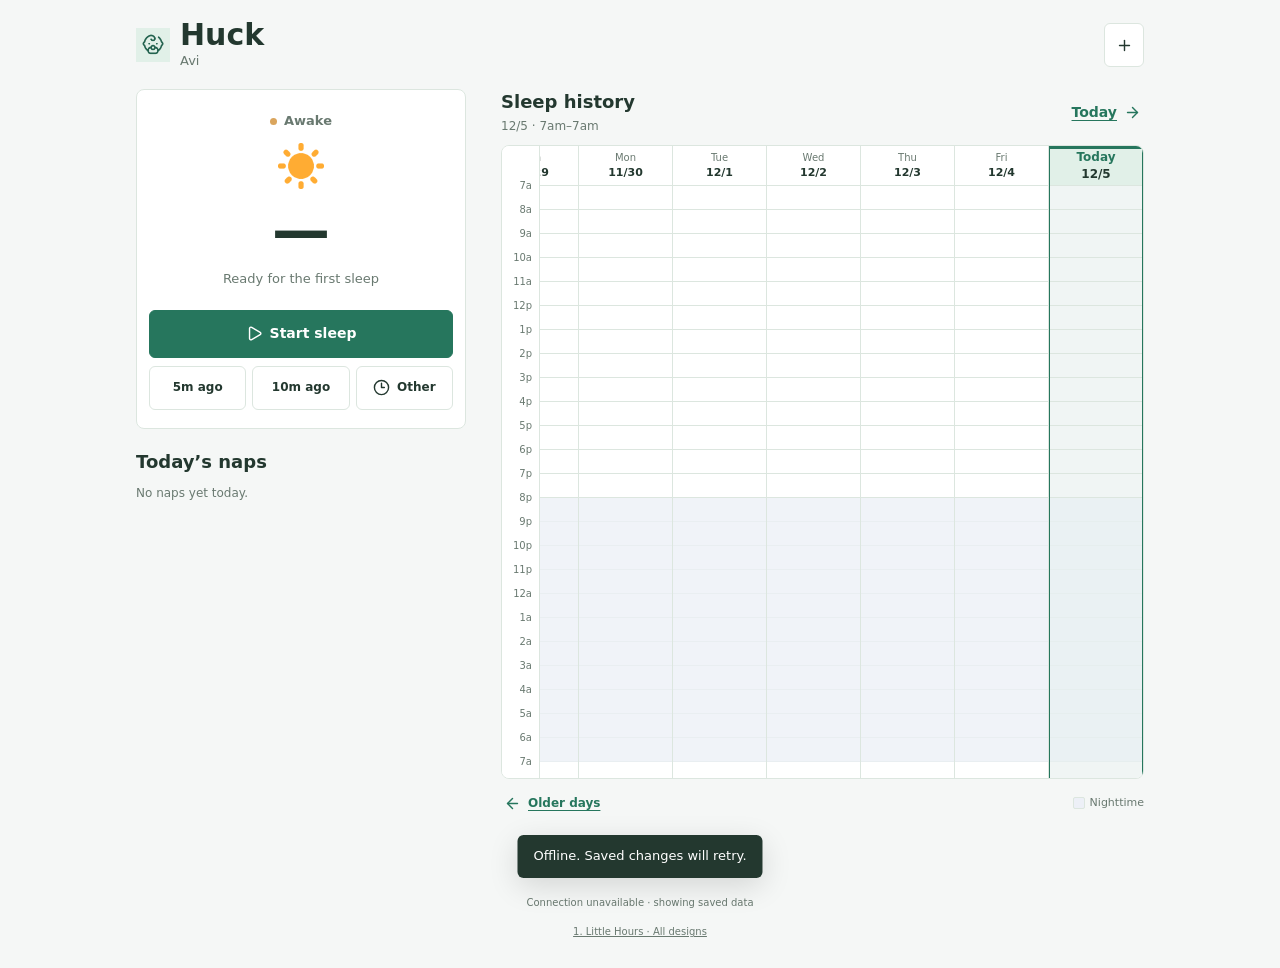
==== commit 421a9878: "Order naps chronologically and clarify section hierarchy" ====
--- a/staging-1/index.html
+++ b/staging-1/index.html
@@ -1 +1 @@
-<!doctype html><html lang="en"><head><meta charset="utf-8"><meta name="viewport" content="width=device-width,initial-scale=1,viewport-fit=cover"><title>Huck · Little Hours</title><meta name="theme-color" content="#26765d"><meta name="apple-mobile-web-app-capable" content="yes"><link rel="icon" href="../shared/favicon.png?v=20261030-pacifier" type="image/png"><link rel="apple-touch-icon" href="../shared/apple-touch-icon.png?v=20261030-pacifier"><link rel="manifest" href="manifest.webmanifest?v=20261030-pacifier"><link rel="stylesheet" href="../shared/styles.css?v=20261030-today-naps"></head><body data-design="1"><main><header class="topbar"><div class="identity"><img class="brand-icon" src="../shared/app-icon.png?v=20261030-pacifier" alt=""><div><h1>Huck</h1><span class="child-name" id="child-name">Avi</span></div></div><button class="top-add" data-add aria-label="Add past sleep" title="Add past sleep"><i data-lucide="plus"></i></button></header><p class="sample-note" id="sample-note" hidden>Sample data · only on this browser · never sent to the Sheet</p><section class="current" aria-label="Current sleep"><div class="timer" id="timer"><div class="readout"><div class="timer-heading"><span class="status-dot"></span><span id="timer-status">Awake</span></div><img id="timer-art" class="timer-art" src="../shared/sun.png" alt=""><div id="elapsed" class="elapsed">—</div><div id="timer-detail" class="timer-detail"></div></div><div id="actions" class="actions"></div></div><section id="today-naps" class="today-naps" aria-label="Today’s naps"></section></section><section class="history" aria-label="Sleep history"><header class="history-heading"><div><h2>Sleep history</h2><small id="chart-date"></small></div><button class="text-link" data-today>Today <i data-lucide="arrow-right"></i></button></header><div class="chart-shell"><div class="time-axis" id="time-axis" aria-hidden="true"></div><div class="chart-scroll" id="chart-scroll" tabindex="0" aria-label="Sleep timeline; scroll for older days"><div class="chart-days" id="chart-days"></div></div></div><div class="history-tools"><button class="text-link" data-older><i data-lucide="arrow-left"></i> Older days</button><span class="night-key">Nighttime</span></div></section><footer class="footer"><button data-settings><i data-lucide="settings"></i>Settings</button><button data-share><i data-lucide="share-2"></i>Save / Share</button></footer><p class="connection" id="connection" role="status"></p><button id="review" class="review text-link" data-review hidden>Review sync issue</button><a class="stage-link" href="../">1. Little Hours · All designs</a></main><dialog id="modal" aria-labelledby="modal-title"><header class="modal-head"><h2 id="modal-title"></h2><button class="close" data-close aria-label="Close"><i data-lucide="x"></i></button></header><div class="modal-body" id="modal-body"></div><footer class="modal-footer" id="modal-footer"></footer></dialog><div class="toast" id="toast" role="status" hidden></div><script src="../config.js"></script><script src="../shared/lucide.min.js"></script><script src="../shared/core.js"></script><script src="../shared/app.js?v=20261030-today-naps"></script></body></html>+<!doctype html><html lang="en"><head><meta charset="utf-8"><meta name="viewport" content="width=device-width,initial-scale=1,viewport-fit=cover"><title>Huck · Little Hours</title><meta name="theme-color" content="#26765d"><meta name="apple-mobile-web-app-capable" content="yes"><link rel="icon" href="../shared/favicon.png?v=20261030-pacifier" type="image/png"><link rel="apple-touch-icon" href="../shared/apple-touch-icon.png?v=20261030-pacifier"><link rel="manifest" href="manifest.webmanifest?v=20261030-pacifier"><link rel="stylesheet" href="../shared/styles.css?v=20261030-nap-order"></head><body data-design="1"><main><header class="topbar"><div class="identity"><img class="brand-icon" src="../shared/app-icon.png?v=20261030-pacifier" alt=""><div><h1>Huck</h1><span class="child-name" id="child-name">Avi</span></div></div><button class="top-add" data-add aria-label="Add past sleep" title="Add past sleep"><i data-lucide="plus"></i></button></header><p class="sample-note" id="sample-note" hidden>Sample data · only on this browser · never sent to the Sheet</p><section class="current" aria-label="Current sleep"><div class="timer" id="timer"><div class="readout"><div class="timer-heading"><span class="status-dot"></span><span id="timer-status">Awake</span></div><img id="timer-art" class="timer-art" src="../shared/sun.png" alt=""><div id="elapsed" class="elapsed">—</div><div id="timer-detail" class="timer-detail"></div></div><div id="actions" class="actions"></div></div><section id="today-naps" class="today-naps" aria-label="Today’s naps"></section></section><section class="history" aria-label="Sleep history"><header class="history-heading"><div><h2>Sleep history</h2><small id="chart-date"></small></div><button class="text-link" data-today>Today <i data-lucide="arrow-right"></i></button></header><div class="chart-shell"><div class="time-axis" id="time-axis" aria-hidden="true"></div><div class="chart-scroll" id="chart-scroll" tabindex="0" aria-label="Sleep timeline; scroll for older days"><div class="chart-days" id="chart-days"></div></div></div><div class="history-tools"><button class="text-link" data-older><i data-lucide="arrow-left"></i> Older days</button><span class="night-key">Nighttime</span></div></section><footer class="footer"><button data-settings><i data-lucide="settings"></i>Settings</button><button data-share><i data-lucide="share-2"></i>Save / Share</button></footer><p class="connection" id="connection" role="status"></p><button id="review" class="review text-link" data-review hidden>Review sync issue</button><a class="stage-link" href="../">1. Little Hours · All designs</a></main><dialog id="modal" aria-labelledby="modal-title"><header class="modal-head"><h2 id="modal-title"></h2><button class="close" data-close aria-label="Close"><i data-lucide="x"></i></button></header><div class="modal-body" id="modal-body"></div><footer class="modal-footer" id="modal-footer"></footer></dialog><div class="toast" id="toast" role="status" hidden></div><script src="../config.js"></script><script src="../shared/lucide.min.js"></script><script src="../shared/core.js"></script><script src="../shared/app.js?v=20261030-nap-order"></script></body></html>
--- a/shared/styles.css
+++ b/shared/styles.css
@@ -15,7 +15,7 @@
 .sr-only{position:absolute;width:1px;height:1px;padding:0;margin:-1px;overflow:hidden;clip:rect(0,0,0,0);white-space:nowrap;border:0}
 .timer-seconds{display:block;font-size:16px;font-weight:550;line-height:20px;height:20px;color:var(--muted);font-variant-numeric:tabular-nums;margin:0 0 4px}
 .today-naps{margin-top:20px}
-.today-naps h2{font-size:14px;font-weight:650;color:var(--muted);margin-bottom:5px}
+.today-naps h2{font-size:18px;font-weight:700;color:var(--ink);margin-bottom:10px}
 .nap-entry{width:100%;border:0;border-bottom:1px solid var(--line);border-radius:0;background:transparent;padding:11px 0;justify-content:flex-start;text-align:left;gap:10px}
 .nap-duration{display:grid;gap:2px;flex:0 0 auto}
 .nap-duration strong{font-size:18px;font-weight:750;color:var(--ink);font-variant-numeric:tabular-nums}
@@ -30,6 +30,7 @@
 .day-column.is-today .sleep-block{border:2px solid var(--accent);font-weight:800}
 .day-column:not(.is-today) .sleep-block{background:color-mix(in srgb,var(--sleep) 65%,var(--paper));border-color:var(--line);font-weight:550}
 .day-column:not(.is-today) .sleep-block:hover{background:var(--soft)}
+@media(max-width:849px){body .current + .history{margin-top:36px;padding-top:24px;border-top:1px solid var(--line)}}
 .time-field{padding:0 0 17px;border-bottom:1px solid var(--line)}
 .time-field legend{font-size:13px;color:var(--muted);margin-bottom:10px}
 .end-heading{display:flex;align-items:center;justify-content:space-between;gap:12px;min-height:44px;margin-bottom:8px;color:var(--muted);font-size:13px;font-weight:650}
